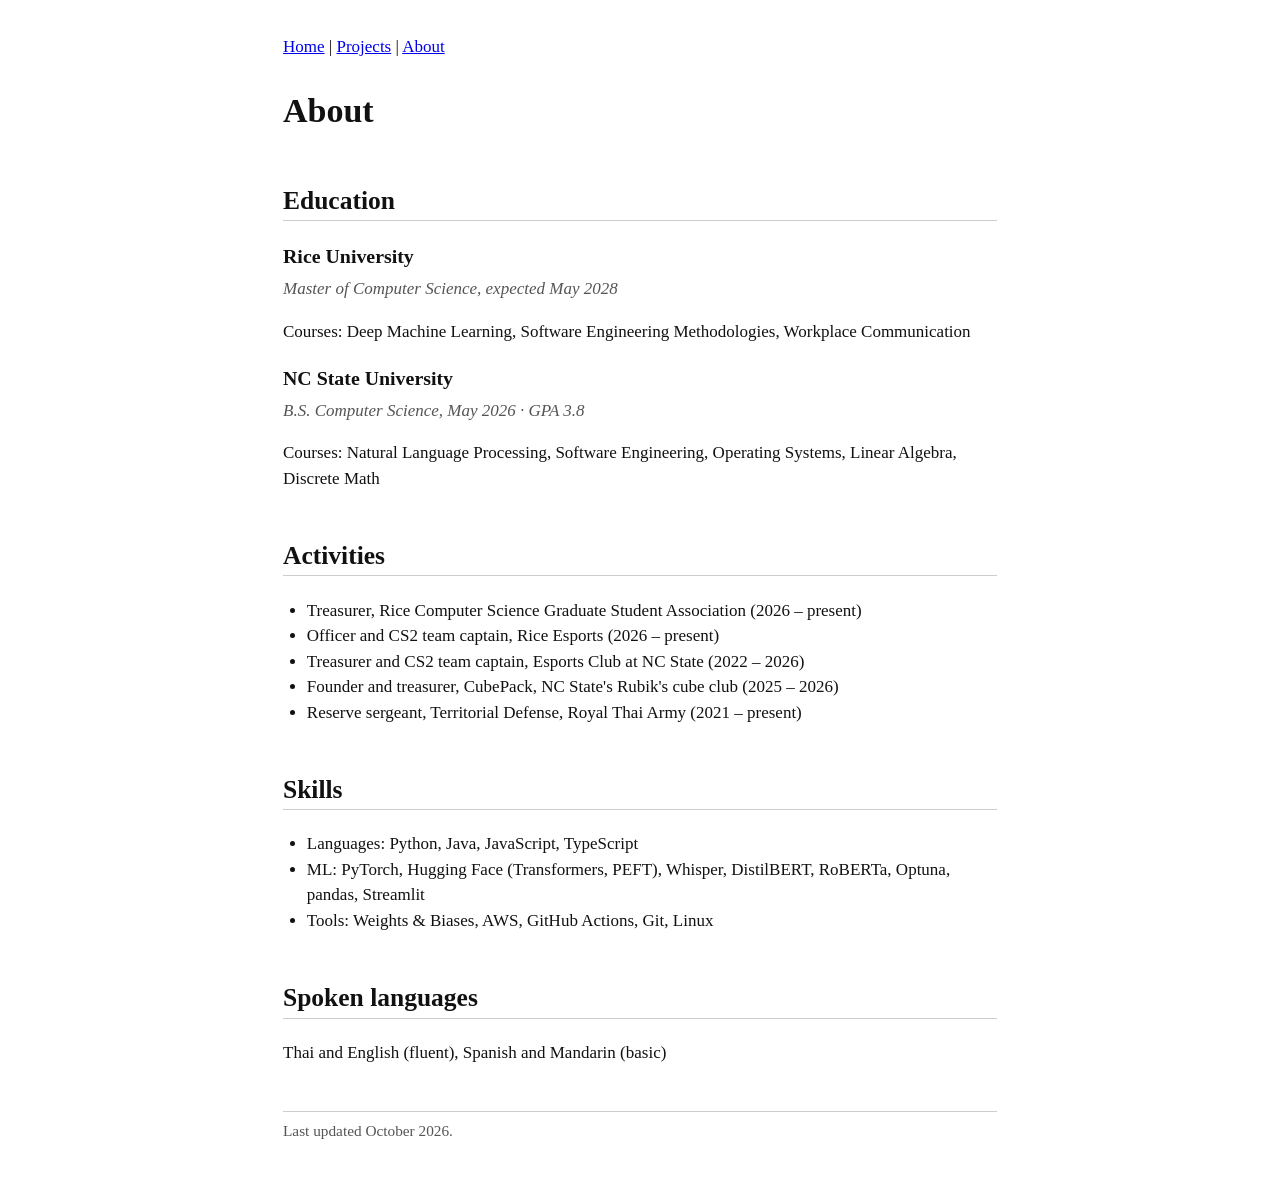
==== about.html @ 17aefb21 "Initial commit of personal website" ====
<!DOCTYPE html>
<html lang="en">
<head>
<meta charset="utf-8">
<meta name="viewport" content="width=device-width, initial-scale=1">
<title>About - Matthew Lee Siegel</title>
<link rel="stylesheet" href="style.css">
</head>
<body>

<nav>
  <a href="index.html">Home</a> |
  <a href="projects.html">Projects</a> |
  <a href="about.html">About</a>
</nav>

<h1>About</h1>

<h2>Education</h2>

<h3>Rice University</h3>
<p class="meta">Master of Computer Science, expected May 2028</p>
<p>Courses: Deep Machine Learning, Software Engineering Methodologies, Workplace Communication</p>

<h3>NC State University</h3>
<p class="meta">B.S. Computer Science, May 2026 &middot; GPA 3.8</p>
<p>Courses: Natural Language Processing, Software Engineering, Operating Systems, Linear Algebra, Discrete Math</p>

<h2>Activities</h2>
<ul>
  <li>Treasurer, Rice Computer Science Graduate Student Association (2026 &ndash; present)</li>
  <li>Officer and CS2 team captain, Rice Esports (2026 &ndash; present)</li>
  <li>Treasurer and CS2 team captain, Esports Club at NC State (2022 &ndash; 2026)</li>
  <li>Founder and treasurer, CubePack, NC State's Rubik's cube club (2025 &ndash; 2026)</li>
  <li>Reserve sergeant, Territorial Defense, Royal Thai Army (2021 &ndash; present)</li>
</ul>

<h2>Skills</h2>
<ul>
  <li>Languages: Python, Java, JavaScript, TypeScript</li>
  <li>ML: PyTorch, Hugging Face (Transformers, PEFT), Whisper, DistilBERT, RoBERTa, Optuna, pandas, Streamlit</li>
  <li>Tools: Weights &amp; Biases, AWS, GitHub Actions, Git, Linux</li>
</ul>

<h2>Spoken languages</h2>
<p>Thai and English (fluent), Spanish and Mandarin (basic)</p>

<footer>Last updated October 2026.</footer>

</body>
</html>
---- style.css ----
body {
  max-width: 42em;
  margin: 2em auto;
  padding: 0 1em;
  font-family: Georgia, "Times New Roman", serif;
  font-size: 17px;
  line-height: 1.5;
  color: #111;
  background: #fff;
}

a {
  color: #00e;
}

a:visited {
  color: #551a8b;
}

nav {
  margin-bottom: 1.5em;
}

h1 {
  margin-bottom: 0.2em;
}

h2 {
  margin-top: 1.8em;
  border-bottom: 1px solid #ccc;
}

h3 {
  margin-bottom: 0.2em;
}

.meta {
  margin-top: 0;
  color: #555;
  font-style: italic;
}

ul {
  padding-left: 1.4em;
}

footer {
  margin-top: 3em;
  padding-top: 0.5em;
  border-top: 1px solid #ccc;
  font-size: 0.9em;
  color: #555;
}
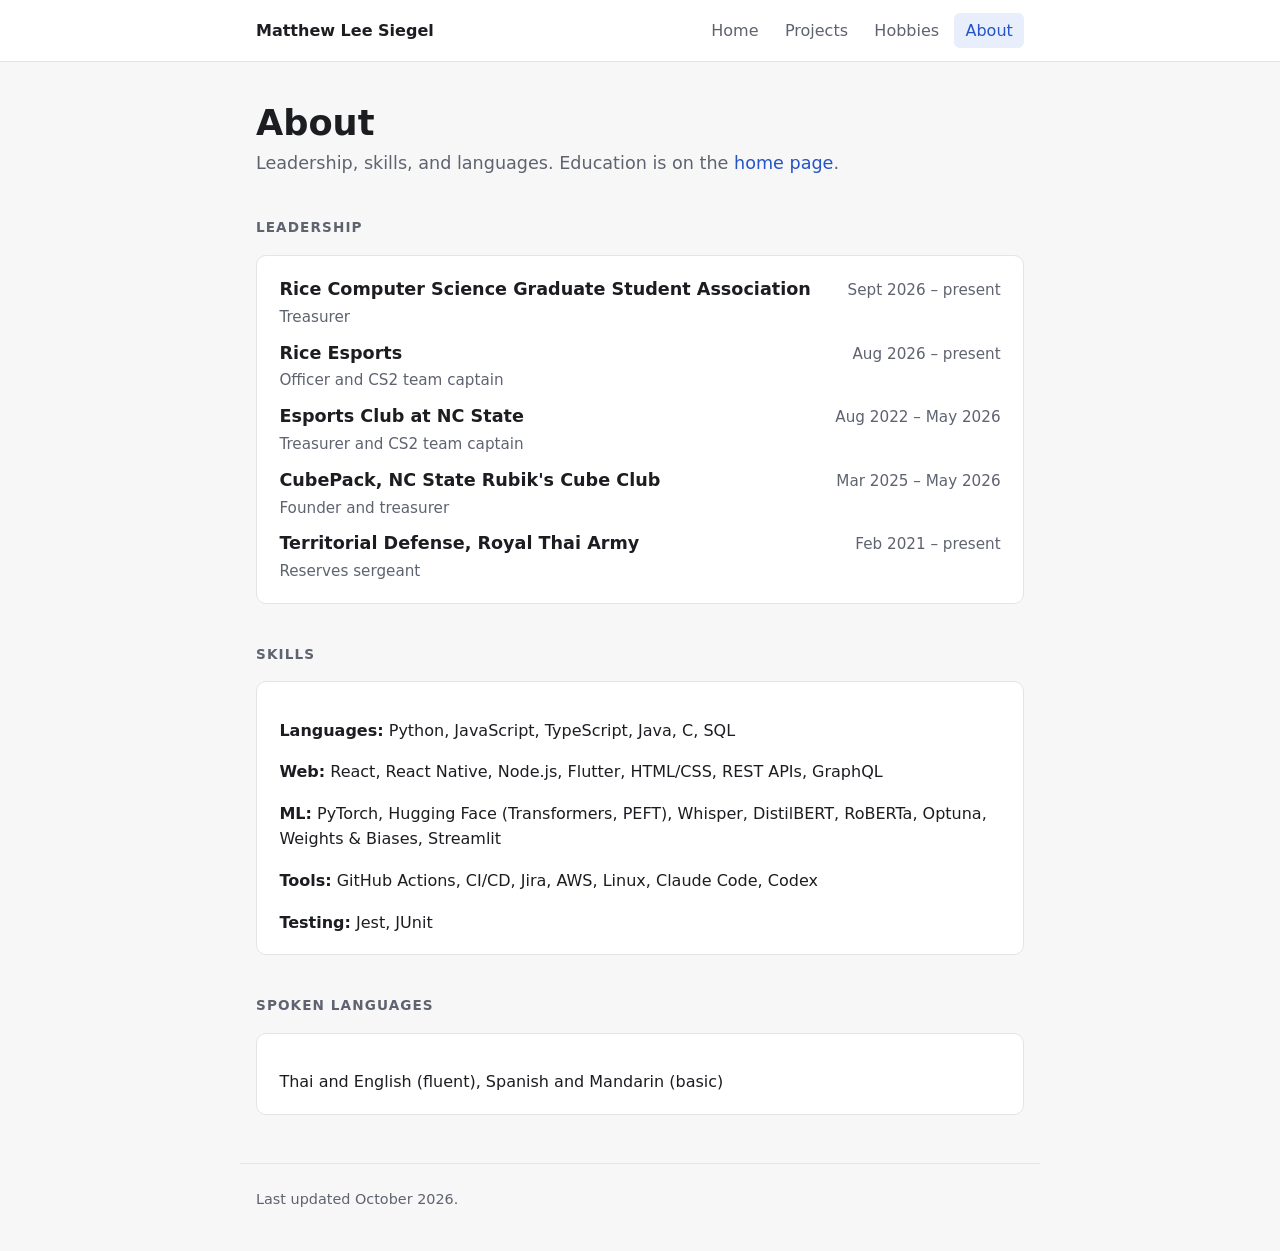
==== commit d87e2056: "Add hobbies page and refresh site layout and styles" ====
--- a/about.html
+++ b/about.html
@@ -8,44 +8,61 @@
 </head>
 <body>
 
-<nav>
-  <a href="index.html">Home</a> |
-  <a href="projects.html">Projects</a> |
-  <a href="about.html">About</a>
-</nav>
+<header class="site-header">
+  <div class="inner">
+    <a class="brand" href="index.html">Matthew Lee Siegel</a>
+    <nav>
+      <a href="index.html">Home</a>
+      <a href="projects.html">Projects</a>
+      <a href="hobbies.html">Hobbies</a>
+      <a class="active" href="about.html">About</a>
+    </nav>
+  </div>
+</header>
+
+<main class="inner">
 
 <h1>About</h1>
+<p class="tagline">Leadership, skills, and languages. Education is on the <a href="index.html">home page</a>.</p>
 
-<h2>Education</h2>
+<h2>Leadership</h2>
 
-<h3>Rice University</h3>
-<p class="meta">Master of Computer Science, expected May 2028</p>
-<p>Courses: Deep Machine Learning, Software Engineering Methodologies, Workplace Communication</p>
+<div class="card">
+  <div class="entry-head"><h3>Rice Computer Science Graduate Student Association</h3><span class="date">Sept 2026 &ndash; present</span></div>
+  <p class="meta">Treasurer</p>
 
-<h3>NC State University</h3>
-<p class="meta">B.S. Computer Science, May 2026 &middot; GPA 3.8</p>
-<p>Courses: Natural Language Processing, Software Engineering, Operating Systems, Linear Algebra, Discrete Math</p>
+  <div class="entry-head"><h3>Rice Esports</h3><span class="date">Aug 2026 &ndash; present</span></div>
+  <p class="meta">Officer and CS2 team captain</p>
 
-<h2>Activities</h2>
-<ul>
-  <li>Treasurer, Rice Computer Science Graduate Student Association (2026 &ndash; present)</li>
-  <li>Officer and CS2 team captain, Rice Esports (2026 &ndash; present)</li>
-  <li>Treasurer and CS2 team captain, Esports Club at NC State (2022 &ndash; 2026)</li>
-  <li>Founder and treasurer, CubePack, NC State's Rubik's cube club (2025 &ndash; 2026)</li>
-  <li>Reserve sergeant, Territorial Defense, Royal Thai Army (2021 &ndash; present)</li>
-</ul>
+  <div class="entry-head"><h3>Esports Club at NC State</h3><span class="date">Aug 2022 &ndash; May 2026</span></div>
+  <p class="meta">Treasurer and CS2 team captain</p>
+
+  <div class="entry-head"><h3>CubePack, NC State Rubik's Cube Club</h3><span class="date">Mar 2025 &ndash; May 2026</span></div>
+  <p class="meta">Founder and treasurer</p>
+
+  <div class="entry-head"><h3>Territorial Defense, Royal Thai Army</h3><span class="date">Feb 2021 &ndash; present</span></div>
+  <p class="meta">Reserves sergeant</p>
+</div>
 
 <h2>Skills</h2>
-<ul>
-  <li>Languages: Python, Java, JavaScript, TypeScript</li>
-  <li>ML: PyTorch, Hugging Face (Transformers, PEFT), Whisper, DistilBERT, RoBERTa, Optuna, pandas, Streamlit</li>
-  <li>Tools: Weights &amp; Biases, AWS, GitHub Actions, Git, Linux</li>
-</ul>
+
+<div class="card">
+  <p><span class="label">Languages:</span> Python, JavaScript, TypeScript, Java, C, SQL</p>
+  <p><span class="label">Web:</span> React, React Native, Node.js, Flutter, HTML/CSS, REST APIs, GraphQL</p>
+  <p><span class="label">ML:</span> PyTorch, Hugging Face (Transformers, PEFT), Whisper, DistilBERT, RoBERTa, Optuna, Weights &amp; Biases, Streamlit</p>
+  <p><span class="label">Tools:</span> GitHub Actions, CI/CD, Jira, AWS, Linux, Claude Code, Codex</p>
+  <p><span class="label">Testing:</span> Jest, JUnit</p>
+</div>
 
 <h2>Spoken languages</h2>
-<p>Thai and English (fluent), Spanish and Mandarin (basic)</p>
 
-<footer>Last updated October 2026.</footer>
+<div class="card">
+  <p>Thai and English (fluent), Spanish and Mandarin (basic)</p>
+</div>
+
+</main>
+
+<footer class="inner">Last updated October 2026.</footer>
 
 </body>
 </html>
--- a/style.css
+++ b/style.css
@@ -1,53 +1,297 @@
+:root {
+  --bg: #f7f7f8;
+  --card: #ffffff;
+  --text: #1c1d21;
+  --muted: #5f6370;
+  --border: #e3e4e8;
+  --accent: #2554c7;
+  --accent-soft: #e8eefb;
+}
+
+@media (prefers-color-scheme: dark) {
+  :root {
+    --bg: #111215;
+    --card: #1a1c21;
+    --text: #e8e9ec;
+    --muted: #9a9eaa;
+    --border: #2b2e35;
+    --accent: #7ea2ff;
+    --accent-soft: #1f2a44;
+  }
+}
+
+* {
+  box-sizing: border-box;
+}
+
 body {
-  max-width: 42em;
-  margin: 2em auto;
-  padding: 0 1em;
-  font-family: Georgia, "Times New Roman", serif;
-  font-size: 17px;
-  line-height: 1.5;
-  color: #111;
-  background: #fff;
+  margin: 0;
+  font-family: system-ui, -apple-system, "Segoe UI", Roboto, Helvetica, Arial, sans-serif;
+  font-size: 16px;
+  line-height: 1.6;
+  color: var(--text);
+  background: var(--bg);
 }
 
 a {
-  color: #00e;
-}
-
-a:visited {
-  color: #551a8b;
+  color: var(--accent);
+  text-decoration: none;
+}
+
+a:hover {
+  text-decoration: underline;
+}
+
+/* Header and navigation */
+
+.site-header {
+  position: sticky;
+  top: 0;
+  z-index: 10;
+  background: var(--card);
+  border-bottom: 1px solid var(--border);
+}
+
+.site-header .inner {
+  display: flex;
+  flex-wrap: wrap;
+  align-items: center;
+  justify-content: space-between;
+  gap: 0.5rem 1.5rem;
+  padding-top: 0.8rem;
+  padding-bottom: 0.8rem;
+}
+
+.brand {
+  font-weight: 700;
+  color: var(--text);
 }
 
 nav {
-  margin-bottom: 1.5em;
+  display: flex;
+  flex-wrap: wrap;
+  gap: 0.25rem;
+}
+
+nav a {
+  padding: 0.3rem 0.7rem;
+  border-radius: 6px;
+  color: var(--muted);
+  font-weight: 500;
+}
+
+nav a:hover {
+  color: var(--text);
+  background: var(--accent-soft);
+  text-decoration: none;
+}
+
+nav a.active {
+  color: var(--accent);
+  background: var(--accent-soft);
+}
+
+/* Layout */
+
+.inner {
+  max-width: 50rem;
+  margin: 0 auto;
+  padding-left: 1rem;
+  padding-right: 1rem;
+}
+
+main {
+  padding-top: 2.5rem;
+  padding-bottom: 2rem;
 }
 
 h1 {
-  margin-bottom: 0.2em;
+  font-size: 2.2rem;
+  line-height: 1.2;
+  margin: 0 0 0.3rem;
+}
+
+.tagline {
+  margin: 0 0 1.5rem;
+  color: var(--muted);
+  font-size: 1.1rem;
 }
 
 h2 {
-  margin-top: 1.8em;
-  border-bottom: 1px solid #ccc;
+  margin: 2.5rem 0 1rem;
+  font-size: 0.85rem;
+  text-transform: uppercase;
+  letter-spacing: 0.08em;
+  color: var(--muted);
 }
 
 h3 {
-  margin-bottom: 0.2em;
+  margin: 0;
+  font-size: 1.1rem;
+}
+
+ul {
+  padding-left: 1.2rem;
+}
+
+li {
+  margin-bottom: 0.3rem;
+}
+
+/* Cards and resume-style entries */
+
+.card {
+  background: var(--card);
+  border: 1px solid var(--border);
+  border-radius: 10px;
+  padding: 1.2rem 1.4rem;
+  margin-bottom: 1rem;
+}
+
+.card > :last-child {
+  margin-bottom: 0;
+}
+
+.entry-head {
+  display: flex;
+  flex-wrap: wrap;
+  justify-content: space-between;
+  align-items: baseline;
+  gap: 0 1rem;
+}
+
+.entry-sub {
+  display: flex;
+  flex-wrap: wrap;
+  justify-content: space-between;
+  gap: 0 1rem;
+  margin: 0.1rem 0 0.6rem;
+  color: var(--muted);
+  font-style: italic;
+}
+
+.date {
+  color: var(--muted);
+  font-size: 0.95rem;
+  white-space: nowrap;
 }
 
 .meta {
-  margin-top: 0;
-  color: #555;
-  font-style: italic;
-}
-
-ul {
-  padding-left: 1.4em;
+  margin: 0.1rem 0 0.6rem;
+  color: var(--muted);
+  font-size: 0.95rem;
+}
+
+.label {
+  font-weight: 600;
+}
+
+/* Small pill tags for technologies */
+
+.tags {
+  display: flex;
+  flex-wrap: wrap;
+  gap: 0.4rem;
+  padding: 0;
+  margin: 0.8rem 0 0;
+  list-style: none;
+}
+
+.tags li {
+  margin: 0;
+  padding: 0.1rem 0.6rem;
+  border-radius: 999px;
+  background: var(--accent-soft);
+  color: var(--accent);
+  font-size: 0.85rem;
+}
+
+/* Buttons / link row */
+
+.links {
+  display: flex;
+  flex-wrap: wrap;
+  gap: 0.5rem;
+  margin: 0.8rem 0 0;
+}
+
+.button {
+  display: inline-block;
+  padding: 0.4rem 0.9rem;
+  border: 1px solid var(--border);
+  border-radius: 6px;
+  background: var(--card);
+  color: var(--text);
+  font-weight: 500;
+}
+
+.button:hover {
+  border-color: var(--accent);
+  color: var(--accent);
+  text-decoration: none;
+}
+
+/* Stat tiles */
+
+.stats {
+  display: grid;
+  grid-template-columns: repeat(auto-fit, minmax(8rem, 1fr));
+  gap: 0.75rem;
+  margin: 1rem 0;
+}
+
+.stat {
+  padding: 0.8rem 1rem;
+  border: 1px solid var(--border);
+  border-radius: 8px;
+}
+
+.stat .value {
+  display: block;
+  font-size: 1.5rem;
+  font-weight: 700;
+  font-variant-numeric: tabular-nums;
+}
+
+.stat .name {
+  color: var(--muted);
+  font-size: 0.85rem;
+}
+
+/* Tables */
+
+.table-wrap {
+  overflow-x: auto;
+}
+
+table {
+  width: 100%;
+  border-collapse: collapse;
+  font-variant-numeric: tabular-nums;
+}
+
+th,
+td {
+  padding: 0.45rem 0.6rem;
+  border-bottom: 1px solid var(--border);
+  text-align: left;
+}
+
+th {
+  color: var(--muted);
+  font-size: 0.85rem;
+  font-weight: 600;
+}
+
+td.num,
+th.num {
+  text-align: right;
 }
 
 footer {
-  margin-top: 3em;
-  padding-top: 0.5em;
-  border-top: 1px solid #ccc;
-  font-size: 0.9em;
-  color: #555;
-}
+  padding-top: 1.5rem;
+  padding-bottom: 2.5rem;
+  border-top: 1px solid var(--border);
+  color: var(--muted);
+  font-size: 0.9rem;
+}
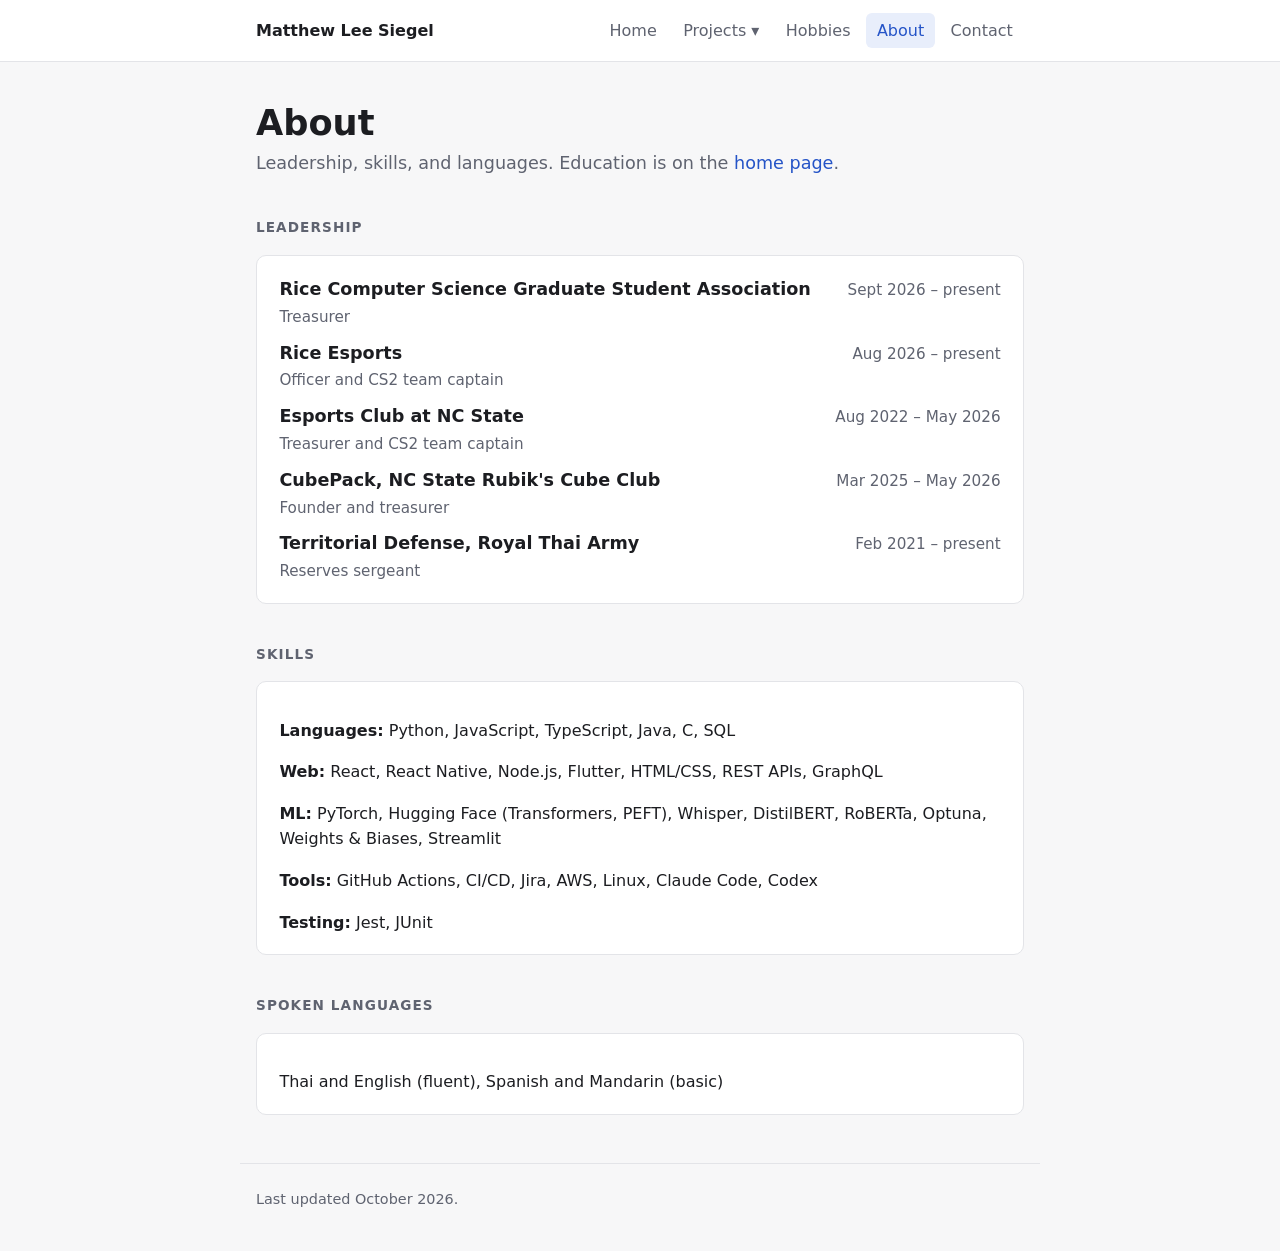
==== commit 23bb3766: "Redesign site, add project pages, hobbies, and contact form" ====
--- a/about.html
+++ b/about.html
@@ -13,9 +13,19 @@
     <a class="brand" href="index.html">Matthew Lee Siegel</a>
     <nav>
       <a href="index.html">Home</a>
-      <a href="projects.html">Projects</a>
+      <div class="dropdown">
+        <a href="projects.html">Projects &#9662;</a>
+        <div class="menu">
+          <a href="coco.html">Coco Robotics</a>
+          <a href="tunetank.html">TuneTank 2.0</a>
+          <a href="issue-labeler.html">GitHub Issue Auto-Labeler</a>
+          <a href="greenability.html">CI Energy Profiling</a>
+          <a href="fenix.html">Fenix XCell Storefronts</a>
+        </div>
+      </div>
       <a href="hobbies.html">Hobbies</a>
       <a class="active" href="about.html">About</a>
+      <a href="contact.html">Contact</a>
     </nav>
   </div>
 </header>
--- a/style.css
+++ b/style.css
@@ -8,18 +8,6 @@
   --accent-soft: #e8eefb;
 }
 
-@media (prefers-color-scheme: dark) {
-  :root {
-    --bg: #111215;
-    --card: #1a1c21;
-    --text: #e8e9ec;
-    --muted: #9a9eaa;
-    --border: #2b2e35;
-    --accent: #7ea2ff;
-    --accent-soft: #1f2a44;
-  }
-}
-
 * {
   box-sizing: border-box;
 }
@@ -91,6 +79,168 @@
   background: var(--accent-soft);
 }
 
+/* Projects dropdown: opens on hover or keyboard focus */
+
+.dropdown {
+  position: relative;
+}
+
+.dropdown > a {
+  display: inline-block;
+}
+
+.dropdown .menu {
+  display: none;
+  position: absolute;
+  top: 100%;
+  left: 0;
+  min-width: 15rem;
+  padding: 0.4rem;
+  background: var(--card);
+  border: 1px solid var(--border);
+  border-radius: 8px;
+  box-shadow: 0 8px 24px rgba(0, 0, 0, 0.12);
+}
+
+.dropdown:hover .menu,
+.dropdown:focus-within .menu {
+  display: block;
+}
+
+.dropdown .menu a {
+  display: block;
+  white-space: nowrap;
+}
+
+/* Clickable project cards on the overview page */
+
+.card-link {
+  display: block;
+  color: inherit;
+  transition: border-color 0.15s, box-shadow 0.15s;
+}
+
+.card-link:hover {
+  border-color: var(--accent);
+  box-shadow: 0 4px 12px rgba(0, 0, 0, 0.08);
+  text-decoration: none;
+}
+
+.card-link h3 {
+  color: var(--accent);
+}
+
+/* Compact side-by-side education cards on the home page */
+
+.edu-grid {
+  display: grid;
+  grid-template-columns: repeat(auto-fit, minmax(17rem, 1fr));
+  gap: 1rem;
+}
+
+.card.compact {
+  margin: 0;
+  padding: 0.9rem 1.1rem;
+  font-size: 0.9rem;
+  line-height: 1.5;
+}
+
+.card.compact h3 {
+  font-size: 1rem;
+}
+
+.card.compact p {
+  margin: 0.3rem 0 0;
+}
+
+.card.compact .entry-sub {
+  margin-bottom: 0.3rem;
+}
+
+.card.compact .honors {
+  margin-top: 0;
+}
+
+.project-grid {
+  display: grid;
+  grid-template-columns: repeat(auto-fill, minmax(14rem, 1fr));
+  gap: 1rem;
+}
+
+.project-grid .card {
+  margin: 0;
+}
+
+.project-grid p {
+  margin: 0.3rem 0 0;
+  color: var(--muted);
+  font-size: 0.95rem;
+}
+
+.back {
+  margin: 0 0 1rem;
+}
+
+/* Contact form */
+
+.contact-form label {
+  display: block;
+  margin: 0 0 0.3rem;
+  font-weight: 600;
+}
+
+.contact-form input,
+.contact-form textarea {
+  display: block;
+  width: 100%;
+  margin: 0 0 1rem;
+  padding: 0.6rem 0.75rem;
+  border: 1px solid var(--border);
+  border-radius: 6px;
+  background: var(--bg);
+  color: var(--text);
+  font: inherit;
+}
+
+.contact-form input:focus,
+.contact-form textarea:focus {
+  outline: 2px solid var(--accent);
+  outline-offset: 1px;
+  border-color: var(--accent);
+}
+
+.contact-form textarea {
+  resize: vertical;
+}
+
+.contact-form button {
+  cursor: pointer;
+  font: inherit;
+  font-weight: 600;
+}
+
+/* Spam trap: hidden from people, bots fill it in */
+.contact-form .honey {
+  display: none;
+}
+
+/* Role / organization / date under a project title */
+
+.project-info {
+  margin: 0 0 1.5rem;
+  color: var(--muted);
+}
+
+.project-info p {
+  margin: 0;
+}
+
+.project-info .role {
+  color: var(--text);
+  font-weight: 600;
+  font-size: 1.1rem;
+}
+
 /* Layout */
 
 .inner {
@@ -170,6 +320,17 @@
   font-style: italic;
 }
 
+.honors {
+  margin: -0.4rem 0 0;
+  font-weight: 600;
+  color: var(--accent);
+}
+
+.gpa {
+  margin: 0 0 0.6rem;
+  color: var(--muted);
+}
+
 .date {
   color: var(--muted);
   font-size: 0.95rem;
@@ -231,6 +392,26 @@
   text-decoration: none;
 }
 
+.links.center {
+  justify-content: center;
+  margin-top: 1.2rem;
+}
+
+.button.primary {
+  padding: 0.55rem 1.2rem;
+  border-color: var(--accent);
+  background: var(--accent);
+  color: var(--card);
+  font-weight: 600;
+  transition: transform 0.15s, box-shadow 0.15s;
+}
+
+.button.primary:hover {
+  color: var(--card);
+  transform: translateY(-2px);
+  box-shadow: 0 4px 12px rgba(0, 0, 0, 0.18);
+}
+
 /* Stat tiles */
 
 .stats {
